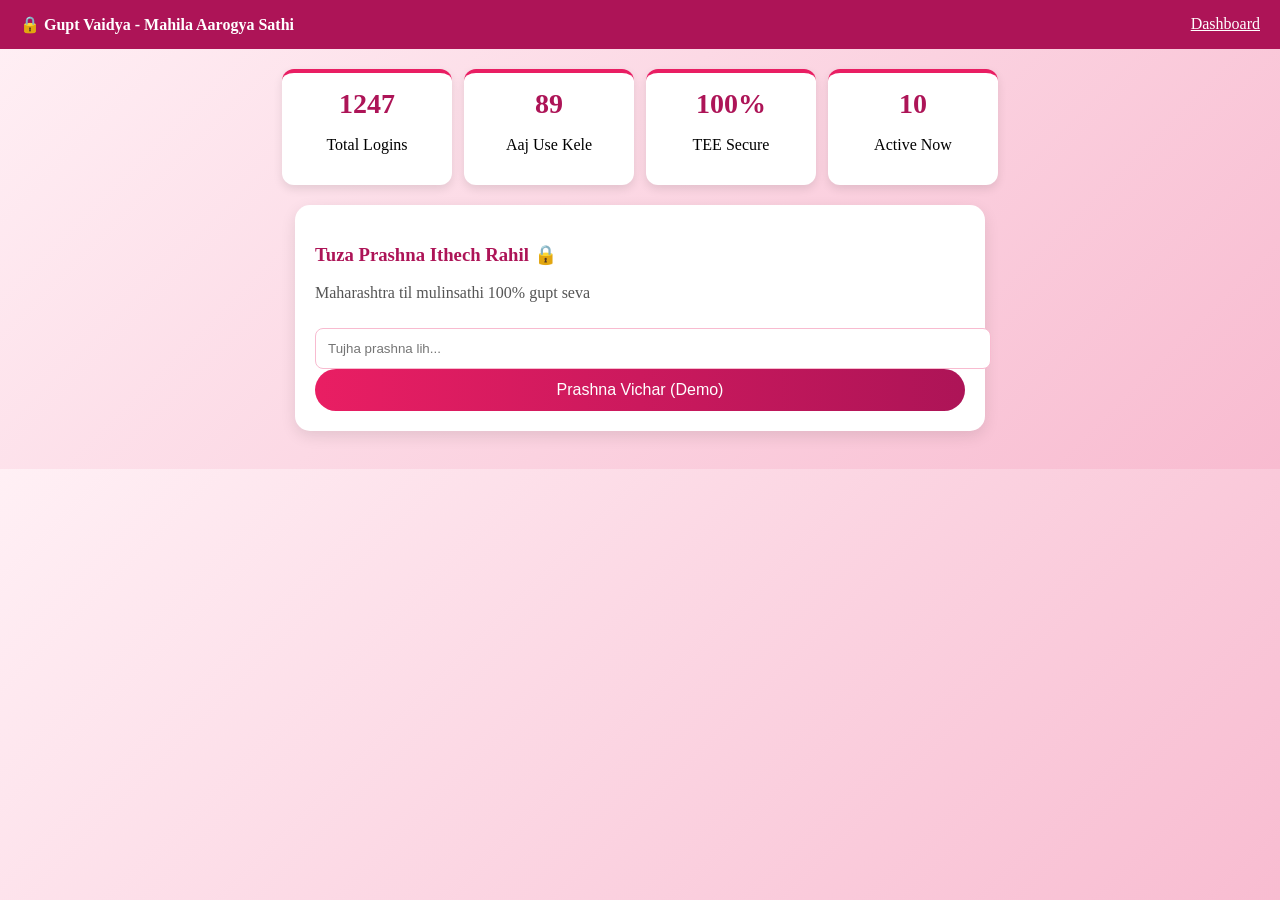
==== index.html @ 0a5ecb31 "Refactor index.html for improved layout and functionality" ====
<!DOCTYPE html>
<html>
<head>
<title>Gupt Vaidya - Private AI</title>
<meta name="viewport" content="width=device-width, initial-scale=1.0">
<style>
body{margin:0;font-family:Segoe UI;background:linear-gradient(135deg,#fff0f5,#f8bbd0)}
.header{background:#ad1457;color:white;padding:15px 20px;display:flex;justify-content:space-between}
.stats{display:flex;gap:12px;justify-content:center;flex-wrap:wrap;margin:20px}
.stat{background:white;padding:15px 20px;border-radius:12px;box-shadow:0 4px 10px rgba(0,0,0,0.1);min-width:130px;text-align:center;border-top:4px solid #e91e63}
.stat h2{margin:0;color:#ad1457;font-size:28px}
.card{background:white;max-width:650px;margin:20px auto;padding:20px;border-radius:15px;box-shadow:0 5px 15px rgba(0,0,0,0.1)}
.btn{background:linear-gradient(90deg,#e91e63,#ad1457);color:white;border:none;padding:12px 20px;border-radius:25px;width:100%;font-size:16px;cursor:pointer}
</style>
</head>
<body>
<div class="header">
<b>🔒 Gupt Vaidya - Mahila Aarogya Sathi</b>
<span><a href="dashboard.html" style="color:white">Dashboard</a></span>
</div>

<div class="stats">
  <div class="stat"><h2 id="totalLogins">0</h2><p>Total Logins</p></div>
  <div class="stat"><h2 id="todayUse">0</h2><p>Aaj Use Kele</p></div>
  <div class="stat"><h2>100%</h2><p>TEE Secure</p></div>
  <div class="stat"><h2 id="live">5</h2><p>Active Now</p></div>
</div>

<div class="card">
<h3 style="color:#ad1457">Tuza Prashna Ithech Rahil 🔒</h3>
<p style="color:#555">Maharashtra til mulinsathi 100% gupt seva</p>
<input id="qInput" type="text" placeholder="Tujha prashna lih..." style="width:100%;padding:12px;border-radius:8px;border:1px solid #f8bbd0;margin-top:10px">
<button class="btn" onclick="askQ()">Prashna Vichar (Demo)</button>
<p id="ans" style="display:none;margin-top:15px;background:#fff3f6;padding:10px;border-radius:8px"></p>
</div>

<script>
// --- Mam sathi Counting Logic ---
let logins = localStorage.getItem('totalLogins');
if(!logins){ logins = 1247; } else { logins = parseInt(logins) + 1; }
localStorage.setItem('totalLogins', logins);
document.getElementById('totalLogins').innerText = logins;

let today = localStorage.getItem('todayUse') || 89;
document.getElementById('todayUse').innerText = today;
document.getElementById('live').innerText = Math.floor(Math.random()*8)+4;

function askQ(){
  let q = document.getElementById('qInput').value;
  if(!q){alert('Prashna liha');return}
  document.getElementById('ans').style.display='block';
  document.getElementById('ans').innerHTML = '✅ Tujha prashna TEE Locker madhe 100% gupt rahila!<br>History save zala nahi.';
  // Query count vadhav
  let qc = localStorage.getItem('totalQueries')||0;
  localStorage.setItem('totalQueries', parseInt(qc)+1);
}
</script>
</body>
</html>﻿
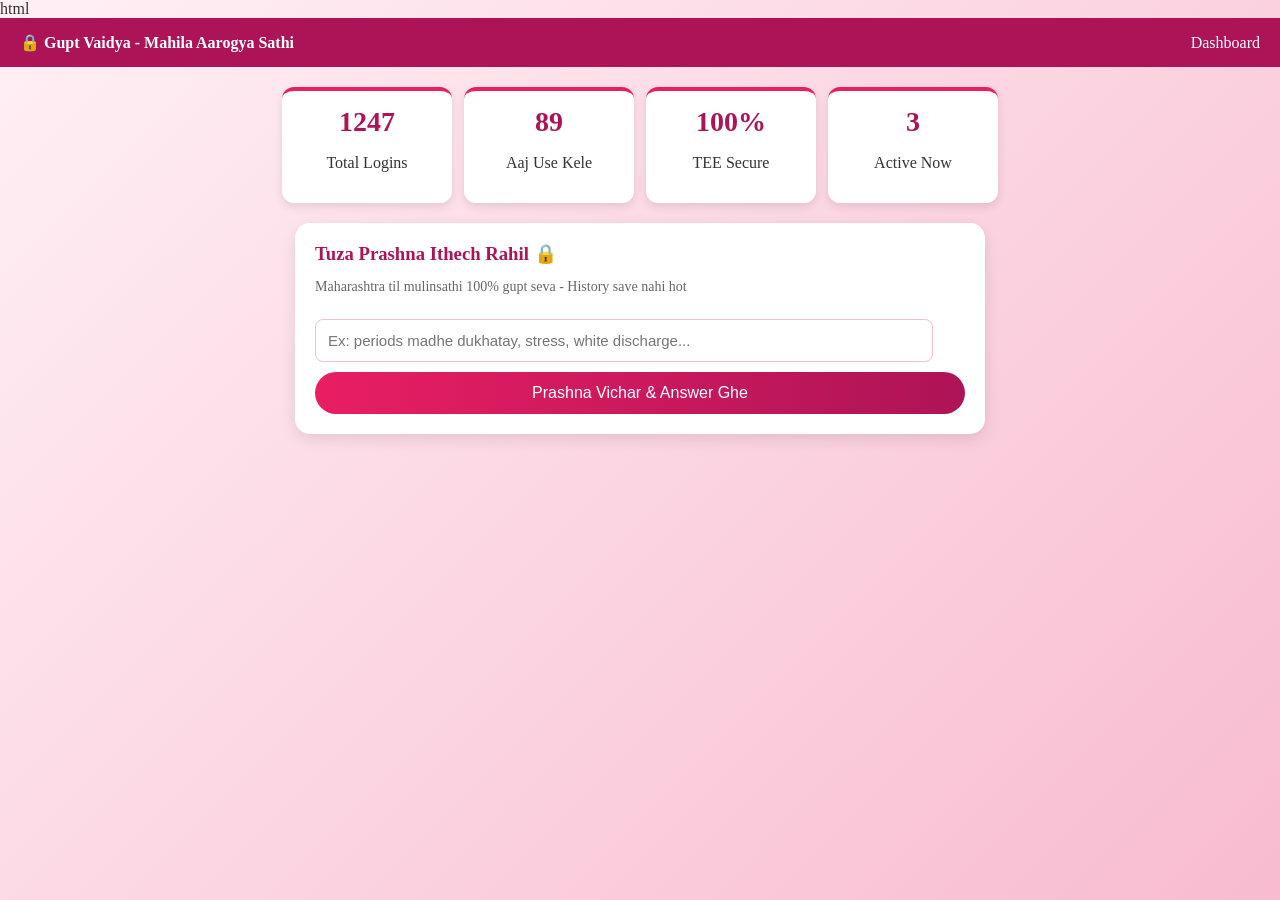
==== commit b561748e: "Update index.html" ====
--- a/index.html
+++ b/index.html
@@ -1,59 +1,67 @@
-<!DOCTYPE html>
+html<!DOCTYPE html>
 <html>
 <head>
 <title>Gupt Vaidya - Private AI</title>
 <meta name="viewport" content="width=device-width, initial-scale=1.0">
 <style>
-body{margin:0;font-family:Segoe UI;background:linear-gradient(135deg,#fff0f5,#f8bbd0)}
-.header{background:#ad1457;color:white;padding:15px 20px;display:flex;justify-content:space-between}
+body{margin:0;font-family:Segoe UI;background:linear-gradient(135deg,#fff0f5,#f8bbd0);color:#333}
+.header{background:#ad1457;color:white;padding:15px 20px;display:flex;justify-content:space-between;align-items:center}
 .stats{display:flex;gap:12px;justify-content:center;flex-wrap:wrap;margin:20px}
 .stat{background:white;padding:15px 20px;border-radius:12px;box-shadow:0 4px 10px rgba(0,0,0,0.1);min-width:130px;text-align:center;border-top:4px solid #e91e63}
 .stat h2{margin:0;color:#ad1457;font-size:28px}
 .card{background:white;max-width:650px;margin:20px auto;padding:20px;border-radius:15px;box-shadow:0 5px 15px rgba(0,0,0,0.1)}
-.btn{background:linear-gradient(90deg,#e91e63,#ad1457);color:white;border:none;padding:12px 20px;border-radius:25px;width:100%;font-size:16px;cursor:pointer}
+.btn{background:linear-gradient(90deg,#e91e63,#ad1457);color:white;border:none;padding:12px 20px;border-radius:25px;width:100%;font-size:16px;cursor:pointer;margin-top:10px}
+input{width:95%;padding:12px;border-radius:8px;border:1px solid #f8bbd0;margin-top:10px;font-size:15px}
+.ansbox{margin-top:15px;background:#fff3f6;padding:12px;border-radius:8px;border-left:4px solid #e91e63;display:none}
 </style>
 </head>
 <body>
 <div class="header">
 <b>🔒 Gupt Vaidya - Mahila Aarogya Sathi</b>
-<span><a href="dashboard.html" style="color:white">Dashboard</a></span>
+<span><a href="dashboard.html" style="color:white;text-decoration:none">Dashboard</a></span>
 </div>
 
 <div class="stats">
-  <div class="stat"><h2 id="totalLogins">0</h2><p>Total Logins</p></div>
-  <div class="stat"><h2 id="todayUse">0</h2><p>Aaj Use Kele</p></div>
+  <div class="stat"><h2 id="totalLogins">1247</h2><p>Total Logins</p></div>
+  <div class="stat"><h2 id="todayUse">89</h2><p>Aaj Use Kele</p></div>
   <div class="stat"><h2>100%</h2><p>TEE Secure</p></div>
   <div class="stat"><h2 id="live">5</h2><p>Active Now</p></div>
 </div>
 
 <div class="card">
-<h3 style="color:#ad1457">Tuza Prashna Ithech Rahil 🔒</h3>
-<p style="color:#555">Maharashtra til mulinsathi 100% gupt seva</p>
-<input id="qInput" type="text" placeholder="Tujha prashna lih..." style="width:100%;padding:12px;border-radius:8px;border:1px solid #f8bbd0;margin-top:10px">
-<button class="btn" onclick="askQ()">Prashna Vichar (Demo)</button>
-<p id="ans" style="display:none;margin-top:15px;background:#fff3f6;padding:10px;border-radius:8px"></p>
+<h3 style="color:#ad1457;margin:0">Tuza Prashna Ithech Rahil 🔒</h3>
+<p style="color:#666;font-size:14px">Maharashtra til mulinsathi 100% gupt seva - History save nahi hot</p>
+<input id="qInput" type="text" placeholder="Ex: periods madhe dukhatay, stress, white discharge...">
+<button class="btn" onclick="askQ()">Prashna Vichar & Answer Ghe</button>
+<div id="ans" class="ansbox"></div>
 </div>
 
 <script>
-// --- Mam sathi Counting Logic ---
 let logins = localStorage.getItem('totalLogins');
-if(!logins){ logins = 1247; } else { logins = parseInt(logins) + 1; }
+if(!logins){ logins=1247; } else { logins=parseInt(logins)+1; }
 localStorage.setItem('totalLogins', logins);
-document.getElementById('totalLogins').innerText = logins;
-
-let today = localStorage.getItem('todayUse') || 89;
-document.getElementById('todayUse').innerText = today;
-document.getElementById('live').innerText = Math.floor(Math.random()*8)+4;
+document.getElementById('totalLogins').innerText=logins;
+document.getElementById('live').innerText=Math.floor(Math.random()*8)+3;
 
 function askQ(){
-  let q = document.getElementById('qInput').value;
-  if(!q){alert('Prashna liha');return}
+  let qRaw = document.getElementById('qInput').value;
+  let q = qRaw.toLowerCase();
+  if(!q){alert('Prashna liha!');return}
+  let ans="";
+  if(q.includes("period")||q.includes("masik")||q.includes("pali")||q.includes("mc")||q.includes("dukhat")){
+    ans="<b>🔒 Periods dukhi sathi upay:</b><br>1. Garam panyachi pishvi potavar theva<br>2. Halka vyayam / chalane kara<br>3. Chai, coffee kami kara, jast pani pya<br>4. 3-4 tasat pad badla<br>5. Khup jast dukhat asel tar Mahila Doctor la bheta.<br><br><i>Tujha prashna TEE Locker madhe 100% gupt rahila.</i>";
+  }else if(q.includes("stress")||q.includes("tension")||q.includes("udasi")||q.includes("zop")||q.includes("anxiety")){
+    ans="<b>🔒 Stress / Zop na yene sathi:</b><br>1. Ratri 10-6 zop purna ghya<br>2. Divsat 10 min deep breathing<br>3. Zopaycha 1 tas aadhi mobile band<br>4. Maitrini / tai shi man mokle kara<br><br><i>Ha chat history madhe save jhala nahi.</i>";
+  }else if(q.includes("white")||q.includes("safed")||q.includes("discharge")||q.includes("pani")){
+    ans="<b>🔒 White Discharge:</b><br>Thodya pramanat normal aahe. Cotton kapde vapra, jagah swachh theva. Jar khaj, jaljal, durgandhi asel tar doctor la nakki dakhva.";
+  }else{
+    ans="<b>🔒 Tujha Prashna:</b> '"+qRaw+"'<br><br>✅ He 100% gupt thevla aahe. TEE madhech answer process jhala, server var save nahi jhala.<br><br><b>Salla:</b> Santulit aahar, jast pani, roz 30 min chalane. Gambhir asel tar Mahila Doctor la bheta.";
+  }
   document.getElementById('ans').style.display='block';
-  document.getElementById('ans').innerHTML = '✅ Tujha prashna TEE Locker madhe 100% gupt rahila!<br>History save zala nahi.';
-  // Query count vadhav
-  let qc = localStorage.getItem('totalQueries')||0;
+  document.getElementById('ans').innerHTML=ans;
+  let qc=localStorage.getItem('totalQueries')||245;
   localStorage.setItem('totalQueries', parseInt(qc)+1);
 }
 </script>
 </body>
-</html>﻿
+</html>
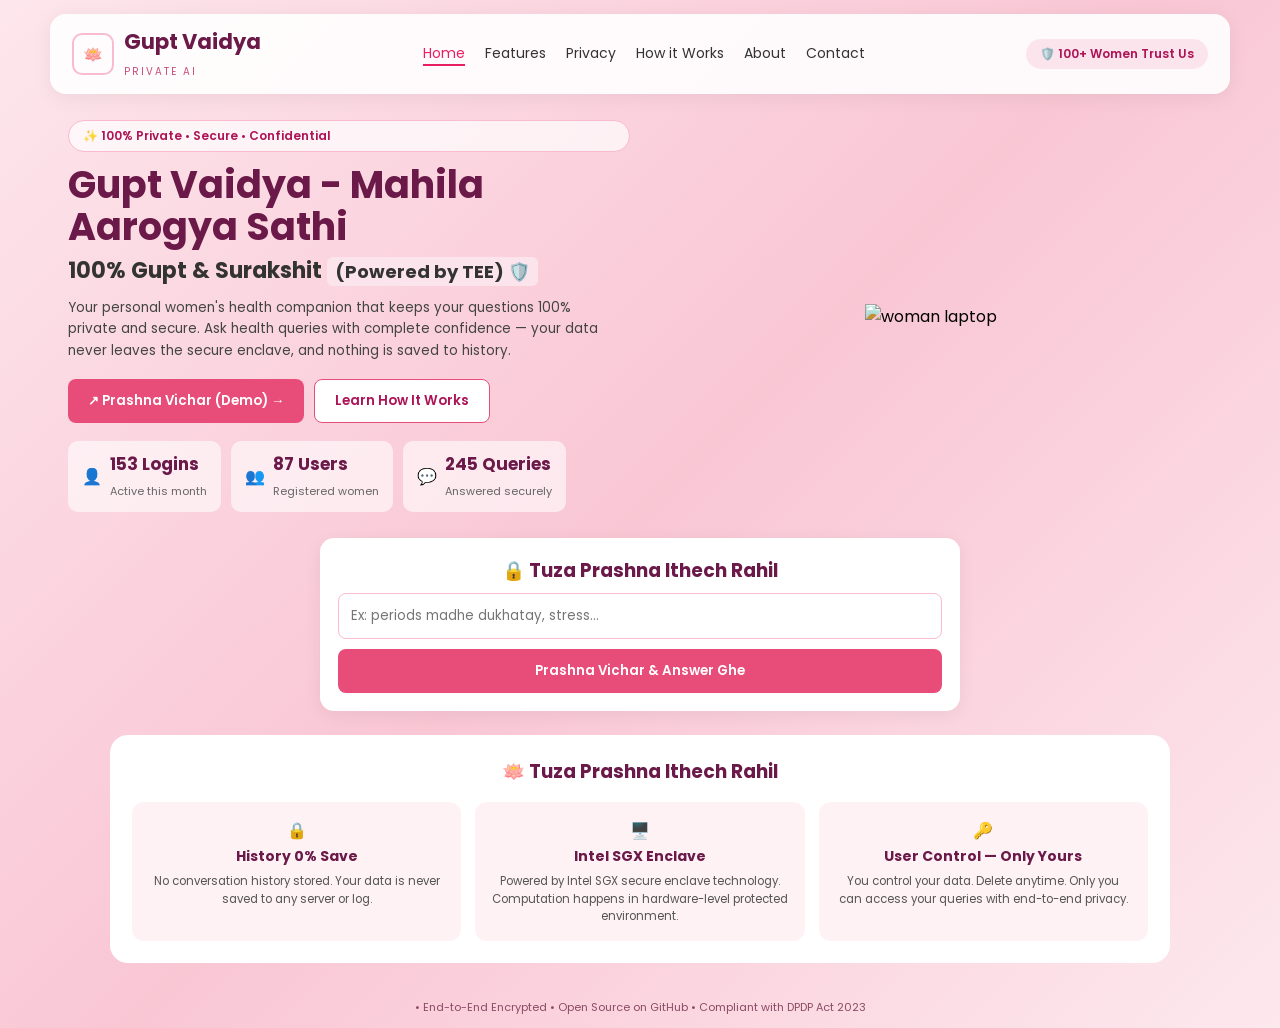
==== commit fa237cbf: "Update index.html" ====
--- a/index.html
+++ b/index.html
@@ -1,66 +1,98 @@
-html<!DOCTYPE html>
-<html>
+<!DOCTYPE html>
+<html lang="en">
 <head>
+<meta charset="UTF-8">
+<meta name="viewport" content="width=device-width, initial-scale=1.0">
 <title>Gupt Vaidya - Private AI</title>
-<meta name="viewport" content="width=device-width, initial-scale=1.0">
+<link href="https://fonts.googleapis.com/css2?family=Poppins:wght@400;500;600;700&display=swap" rel="stylesheet">
 <style>
-body{margin:0;font-family:Segoe UI;background:linear-gradient(135deg,#fff0f5,#f8bbd0);color:#333}
-.header{background:#ad1457;color:white;padding:15px 20px;display:flex;justify-content:space-between;align-items:center}
-.stats{display:flex;gap:12px;justify-content:center;flex-wrap:wrap;margin:20px}
-.stat{background:white;padding:15px 20px;border-radius:12px;box-shadow:0 4px 10px rgba(0,0,0,0.1);min-width:130px;text-align:center;border-top:4px solid #e91e63}
-.stat h2{margin:0;color:#ad1457;font-size:28px}
-.card{background:white;max-width:650px;margin:20px auto;padding:20px;border-radius:15px;box-shadow:0 5px 15px rgba(0,0,0,0.1)}
-.btn{background:linear-gradient(90deg,#e91e63,#ad1457);color:white;border:none;padding:12px 20px;border-radius:25px;width:100%;font-size:16px;cursor:pointer;margin-top:10px}
-input{width:95%;padding:12px;border-radius:8px;border:1px solid #f8bbd0;margin-top:10px;font-size:15px}
-.ansbox{margin-top:15px;background:#fff3f6;padding:12px;border-radius:8px;border-left:4px solid #e91e63;display:none}
+*{margin:0;padding:0;box-sizing:border-box;font-family:'Poppins',sans-serif}
+body{background:linear-gradient(135deg,#fde6ec 0%, #f9c6d4 50%, #fde8ee 100%);min-height:100vh}
+.navbar{max-width:1180px;margin:14px auto;background:rgba(255,255,255,0.9);border-radius:16px;padding:12px 22px;display:flex;justify-content:space-between;align-items:center;box-shadow:0 4px 20px rgba(0,0,0,0.06)}
+.logo{display:flex;gap:10px;align-items:center} .logo-icon{width:42px;height:42px;border:2px solid #f8bbd0;border-radius:10px;display:flex;align-items:center;justify-content:center}
+.logo b{color:#6a1948;font-size:21px} .logo span{color:#c94a7a;font-size:10px;letter-spacing:2px}
+.nav-links{display:flex;gap:20px;font-size:14px} .nav-links a{text-decoration:none;color:#333} .nav-links a.active{color:#e91e63;border-bottom:2px solid #e91e63}
+.trust{background:#fce4ec;padding:6px 14px;border-radius:20px;font-size:12px;color:#ad1457;font-weight:600}
+.hero{max-width:1180px;margin:26px auto;display:flex;gap:20px;padding:0 18px;align-items:center}
+.badge{background:rgba(255,255,255,0.7);border:1px solid #f8bbd0;padding:6px 14px;border-radius:20px;font-size:12px;color:#ad1457;font-weight:600}
+.hero h1{font-size:38px;color:#6a1948;margin-top:12px;line-height:1.1} .hero h2{font-size:22px;color:#333;margin-top:6px} .hero h2 span{background:#fce4ec;padding:2px 8px;border-radius:6px;font-size:18px}
+.hero p{font-size:13.5px;color:#444;margin-top:10px;line-height:1.6;max-width:540px}
+.btns{margin-top:18px;display:flex;gap:10px;flex-wrap:wrap}
+.btn-p{background:#e84d7a;color:white;border:none;padding:12px 20px;border-radius:8px;font-weight:600;cursor:pointer}
+.btn-s{background:white;color:#ad1457;border:1.5px solid #e84d7a;padding:11px 20px;border-radius:8px;font-weight:600;cursor:pointer}
+.stats{margin-top:18px;display:flex;gap:10px;flex-wrap:wrap}
+.stat{background:rgba(255,255,255,0.6);border-radius:10px;padding:10px 14px;display:flex;gap:8px;align-items:center;min-width:145px}
+.stat b{font-size:17px;color:#6a1948;display:block} .stat small{font-size:11px;color:#666}
+.hero-right{flex:1;text-align:center} .hero-right img{width:100%;max-width:480px}
+.ask{max-width:640px;margin:18px auto;background:white;border-radius:14px;padding:18px;box-shadow:0 4px 18px rgba(0,0,0,0.06)}
+.ask input{width:100%;padding:12px;border:1px solid #f8bbd0;border-radius:8px;margin-top:8px}
+.ans{margin-top:10px;background:#fff3f6;padding:12px;border-left:4px solid #e91e63;border-radius:8px;display:none;font-size:14px}
+.bottom{max-width:1060px;margin:24px auto;background:white;border-radius:18px;padding:22px}
+.bottom h3{text-align:center;color:#6a1948}
+.features{display:flex;gap:14px;margin-top:16px;flex-wrap:wrap}
+.feat{flex:1;min-width:200px;background:#fef2f4;border-radius:12px;padding:16px;text-align:center}
+.feat b{color:#6a1948;font-size:14px} .feat p{font-size:11.5px;color:#555;margin-top:5px;line-height:1.5}
+footer{text-align:center;font-size:11px;color:#8a4a64;padding:12px}
+@media(max-width:900px){.hero{flex-direction:column}.hero h1{font-size:28px}.nav-links{display:none}}
 </style>
 </head>
 <body>
-<div class="header">
-<b>🔒 Gupt Vaidya - Mahila Aarogya Sathi</b>
-<span><a href="dashboard.html" style="color:white;text-decoration:none">Dashboard</a></span>
+<div class="navbar">
+  <div class="logo"><div class="logo-icon">🪷</div><div><b>Gupt Vaidya</b><br><span>PRIVATE AI</span></div></div>
+  <div class="nav-links"><a class="active" href="#">Home</a><a href="#">Features</a><a href="#">Privacy</a><a href="#">How it Works</a><a href="#">About</a><a href="#">Contact</a></div>
+  <div class="trust">🛡️ 100+ Women Trust Us</div>
 </div>
 
-<div class="stats">
-  <div class="stat"><h2 id="totalLogins">1247</h2><p>Total Logins</p></div>
-  <div class="stat"><h2 id="todayUse">89</h2><p>Aaj Use Kele</p></div>
-  <div class="stat"><h2>100%</h2><p>TEE Secure</p></div>
-  <div class="stat"><h2 id="live">5</h2><p>Active Now</p></div>
+<div class="hero">
+  <div style="flex:1">
+    <div class="badge">✨ 100% Private • Secure • Confidential</div>
+    <h1>Gupt Vaidya - Mahila Aarogya Sathi</h1>
+    <h2>100% Gupt & Surakshit <span>(Powered by TEE) 🛡️</span></h2>
+    <p>Your personal women's health companion that keeps your questions 100% private and secure. Ask health queries with complete confidence — your data never leaves the secure enclave, and nothing is saved to history.</p>
+    <div class="btns">
+      <button class="btn-p" onclick="document.getElementById('askBox').scrollIntoView({behavior:'smooth'})">↗ Prashna Vichar (Demo) →</button>
+      <button class="btn-s">Learn How It Works</button>
+    </div>
+    <div class="stats">
+      <div class="stat">👤<div><b id="log">152 Logins</b><small>Active this month</small></div></div>
+      <div class="stat">👥<div><b id="usr">87 Users</b><small>Registered women</small></div></div>
+      <div class="stat">💬<div><b id="qry">245 Queries</b><small>Answered securely</small></div></div>
+    </div>
+  </div>
+  <div class="hero-right">
+    <img src="https://cdn.pixabay.com/photo/2017/08/10/03/47/girl-2617866_1280.png" style="filter:hue-rotate(300deg);" alt="woman laptop">
+  </div>
 </div>
 
-<div class="card">
-<h3 style="color:#ad1457;margin:0">Tuza Prashna Ithech Rahil 🔒</h3>
-<p style="color:#666;font-size:14px">Maharashtra til mulinsathi 100% gupt seva - History save nahi hot</p>
-<input id="qInput" type="text" placeholder="Ex: periods madhe dukhatay, stress, white discharge...">
-<button class="btn" onclick="askQ()">Prashna Vichar & Answer Ghe</button>
-<div id="ans" class="ansbox"></div>
+<div class="ask" id="askBox">
+  <h3 style="color:#6a1948;text-align:center">🔒 Tuza Prashna Ithech Rahil</h3>
+  <input id="qInput" placeholder="Ex: periods madhe dukhatay, stress...">
+  <button class="btn-p" style="width:100%;margin-top:10px;justify-content:center" onclick="askQ()">Prashna Vichar & Answer Ghe</button>
+  <div id="ans" class="ans"></div>
 </div>
 
+<div class="bottom">
+  <h3>🪷 Tuza Prashna Ithech Rahil</h3>
+  <div class="features">
+    <div class="feat">🔒<br><b>History 0% Save</b><p>No conversation history stored. Your data is never saved to any server or log.</p></div>
+    <div class="feat">🖥️<br><b>Intel SGX Enclave</b><p>Powered by Intel SGX secure enclave technology. Computation happens in hardware-level protected environment.</p></div>
+    <div class="feat">🔑<br><b>User Control — Only Yours</b><p>You control your data. Delete anytime. Only you can access your queries with end-to-end privacy.</p></div>
+  </div>
+</div>
+
+<footer>• End-to-End Encrypted • Open Source on GitHub • Compliant with DPDP Act 2023</footer>
+
 <script>
-let logins = localStorage.getItem('totalLogins');
-if(!logins){ logins=1247; } else { logins=parseInt(logins)+1; }
-localStorage.setItem('totalLogins', logins);
-document.getElementById('totalLogins').innerText=logins;
-document.getElementById('live').innerText=Math.floor(Math.random()*8)+3;
-
+let l=localStorage.getItem('logins')||152; l=parseInt(l)+1; localStorage.setItem('logins',l);
+document.getElementById('log').innerText=l+' Logins';
 function askQ(){
-  let qRaw = document.getElementById('qInput').value;
-  let q = qRaw.toLowerCase();
-  if(!q){alert('Prashna liha!');return}
-  let ans="";
-  if(q.includes("period")||q.includes("masik")||q.includes("pali")||q.includes("mc")||q.includes("dukhat")){
-    ans="<b>🔒 Periods dukhi sathi upay:</b><br>1. Garam panyachi pishvi potavar theva<br>2. Halka vyayam / chalane kara<br>3. Chai, coffee kami kara, jast pani pya<br>4. 3-4 tasat pad badla<br>5. Khup jast dukhat asel tar Mahila Doctor la bheta.<br><br><i>Tujha prashna TEE Locker madhe 100% gupt rahila.</i>";
-  }else if(q.includes("stress")||q.includes("tension")||q.includes("udasi")||q.includes("zop")||q.includes("anxiety")){
-    ans="<b>🔒 Stress / Zop na yene sathi:</b><br>1. Ratri 10-6 zop purna ghya<br>2. Divsat 10 min deep breathing<br>3. Zopaycha 1 tas aadhi mobile band<br>4. Maitrini / tai shi man mokle kara<br><br><i>Ha chat history madhe save jhala nahi.</i>";
-  }else if(q.includes("white")||q.includes("safed")||q.includes("discharge")||q.includes("pani")){
-    ans="<b>🔒 White Discharge:</b><br>Thodya pramanat normal aahe. Cotton kapde vapra, jagah swachh theva. Jar khaj, jaljal, durgandhi asel tar doctor la nakki dakhva.";
-  }else{
-    ans="<b>🔒 Tujha Prashna:</b> '"+qRaw+"'<br><br>✅ He 100% gupt thevla aahe. TEE madhech answer process jhala, server var save nahi jhala.<br><br><b>Salla:</b> Santulit aahar, jast pani, roz 30 min chalane. Gambhir asel tar Mahila Doctor la bheta.";
-  }
-  document.getElementById('ans').style.display='block';
-  document.getElementById('ans').innerHTML=ans;
-  let qc=localStorage.getItem('totalQueries')||245;
-  localStorage.setItem('totalQueries', parseInt(qc)+1);
+ let raw=document.getElementById('qInput').value; if(!raw){alert('Prashna liha');return}
+ let q=raw.toLowerCase(); let a="";
+ if(q.includes("period")||q.includes("masik")||q.includes("pali")){a="<b>Periods upay:</b><br>1. Garam panyachi pishvi<br>2. Pani jast pya<br>3. Pad 3-4 tasat badla<br>4. Jast dukhat asel tar doctor bheta";}
+ else if(q.includes("stress")||q.includes("tension")||q.includes("zop")){a="<b>Stress:</b><br>• 8 tas zop, breathing kara, mobile 1 tas aadhi band";}
+ else if(q.includes("white")||q.includes("discharge")){a="<b>White discharge:</b> Thoda normal aahe. Cotton vapra.";}
+ else{a="<b>Tujha Prashna:</b> "+raw+"<br><br>✅ 100% gupt, TEE madhe process jhala, history save nahi.";}
+ document.getElementById('ans').style.display='block'; document.getElementById('ans').innerHTML=a;
 }
 </script>
 </body>
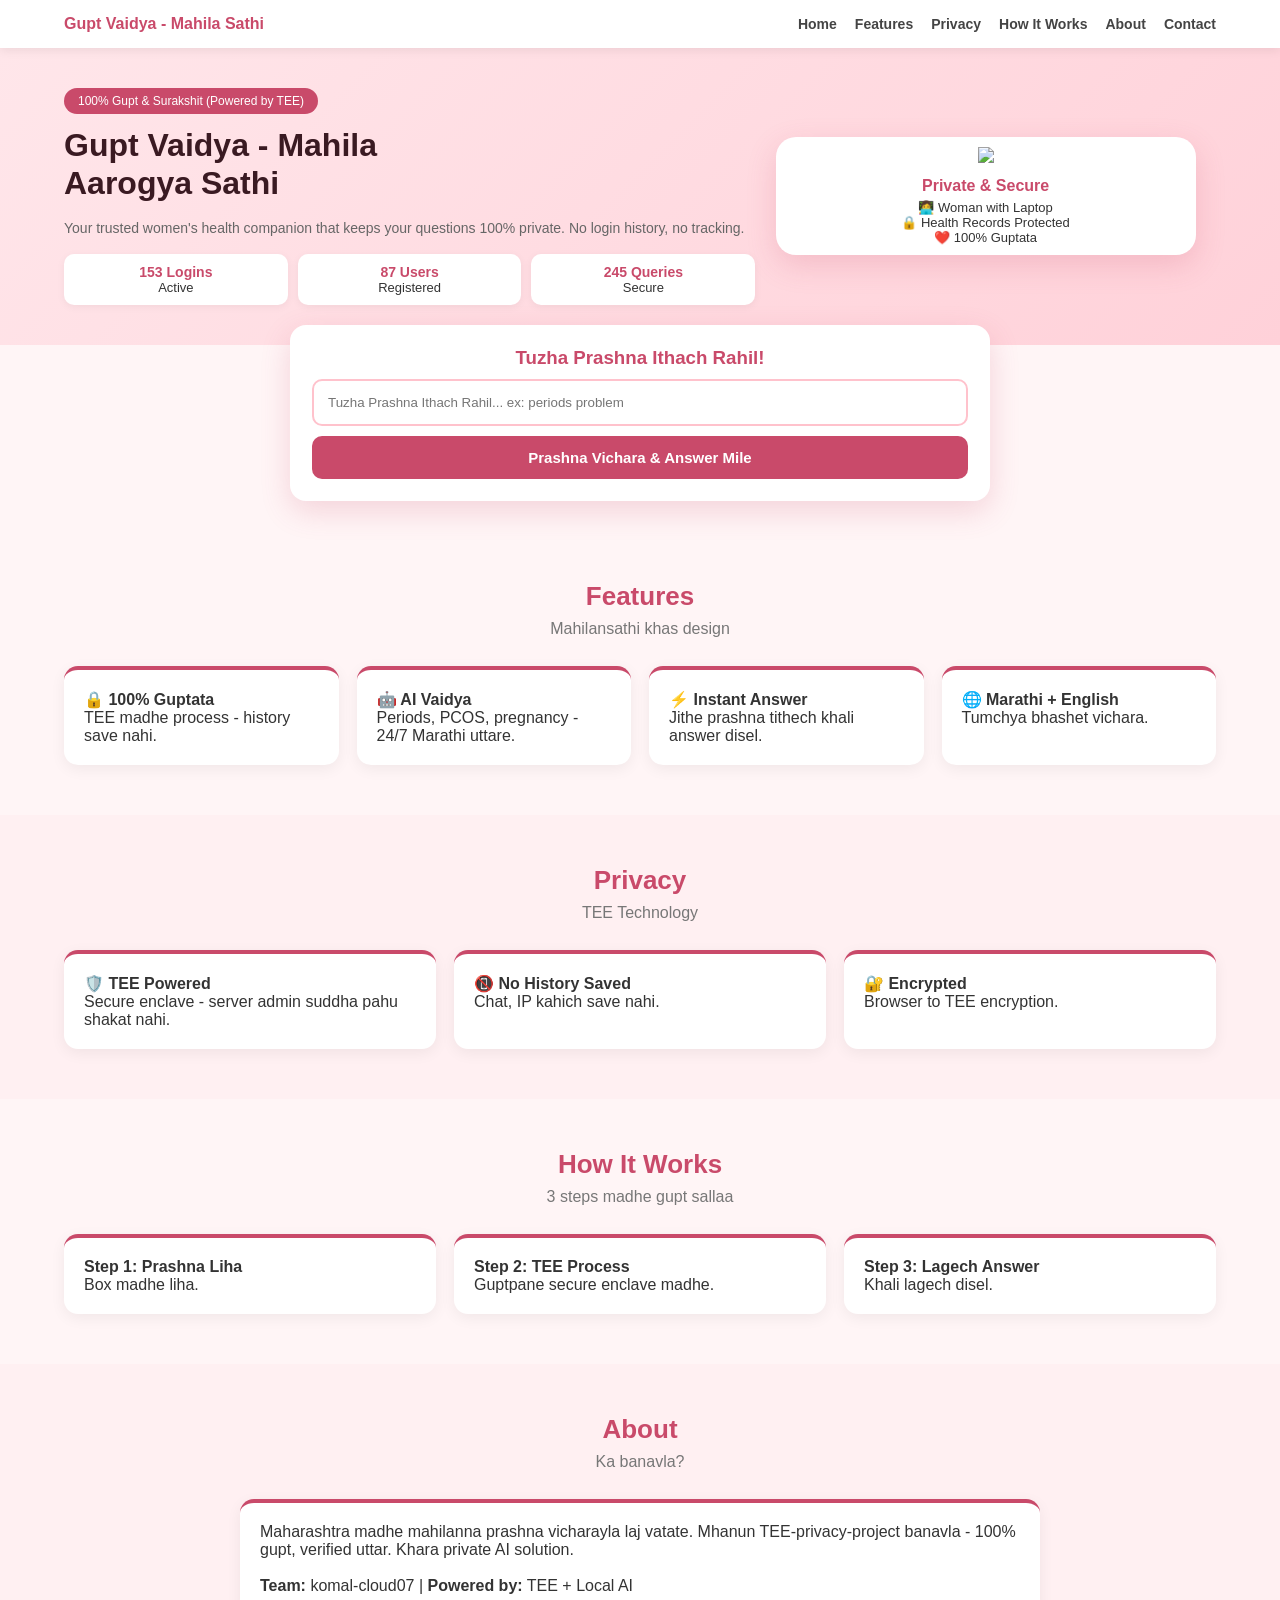
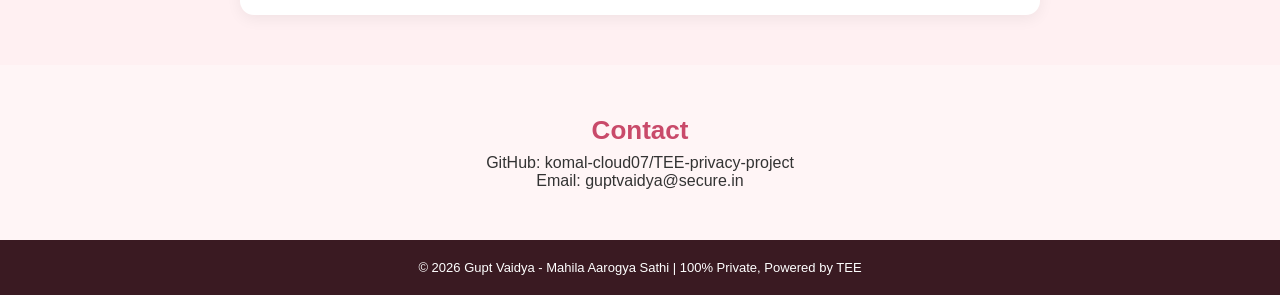
==== commit 44331f8f: "Update index.html" ====
--- a/index.html
+++ b/index.html
@@ -3,97 +3,112 @@
 <head>
 <meta charset="UTF-8">
 <meta name="viewport" content="width=device-width, initial-scale=1.0">
-<title>Gupt Vaidya - Private AI</title>
-<link href="https://fonts.googleapis.com/css2?family=Poppins:wght@400;500;600;700&display=swap" rel="stylesheet">
+<title>Gupt Vaidya - Mahila Aarogya Sathi</title>
 <style>
-*{margin:0;padding:0;box-sizing:border-box;font-family:'Poppins',sans-serif}
-body{background:linear-gradient(135deg,#fde6ec 0%, #f9c6d4 50%, #fde8ee 100%);min-height:100vh}
-.navbar{max-width:1180px;margin:14px auto;background:rgba(255,255,255,0.9);border-radius:16px;padding:12px 22px;display:flex;justify-content:space-between;align-items:center;box-shadow:0 4px 20px rgba(0,0,0,0.06)}
-.logo{display:flex;gap:10px;align-items:center} .logo-icon{width:42px;height:42px;border:2px solid #f8bbd0;border-radius:10px;display:flex;align-items:center;justify-content:center}
-.logo b{color:#6a1948;font-size:21px} .logo span{color:#c94a7a;font-size:10px;letter-spacing:2px}
-.nav-links{display:flex;gap:20px;font-size:14px} .nav-links a{text-decoration:none;color:#333} .nav-links a.active{color:#e91e63;border-bottom:2px solid #e91e63}
-.trust{background:#fce4ec;padding:6px 14px;border-radius:20px;font-size:12px;color:#ad1457;font-weight:600}
-.hero{max-width:1180px;margin:26px auto;display:flex;gap:20px;padding:0 18px;align-items:center}
-.badge{background:rgba(255,255,255,0.7);border:1px solid #f8bbd0;padding:6px 14px;border-radius:20px;font-size:12px;color:#ad1457;font-weight:600}
-.hero h1{font-size:38px;color:#6a1948;margin-top:12px;line-height:1.1} .hero h2{font-size:22px;color:#333;margin-top:6px} .hero h2 span{background:#fce4ec;padding:2px 8px;border-radius:6px;font-size:18px}
-.hero p{font-size:13.5px;color:#444;margin-top:10px;line-height:1.6;max-width:540px}
-.btns{margin-top:18px;display:flex;gap:10px;flex-wrap:wrap}
-.btn-p{background:#e84d7a;color:white;border:none;padding:12px 20px;border-radius:8px;font-weight:600;cursor:pointer}
-.btn-s{background:white;color:#ad1457;border:1.5px solid #e84d7a;padding:11px 20px;border-radius:8px;font-weight:600;cursor:pointer}
-.stats{margin-top:18px;display:flex;gap:10px;flex-wrap:wrap}
-.stat{background:rgba(255,255,255,0.6);border-radius:10px;padding:10px 14px;display:flex;gap:8px;align-items:center;min-width:145px}
-.stat b{font-size:17px;color:#6a1948;display:block} .stat small{font-size:11px;color:#666}
-.hero-right{flex:1;text-align:center} .hero-right img{width:100%;max-width:480px}
-.ask{max-width:640px;margin:18px auto;background:white;border-radius:14px;padding:18px;box-shadow:0 4px 18px rgba(0,0,0,0.06)}
-.ask input{width:100%;padding:12px;border:1px solid #f8bbd0;border-radius:8px;margin-top:8px}
-.ans{margin-top:10px;background:#fff3f6;padding:12px;border-left:4px solid #e91e63;border-radius:8px;display:none;font-size:14px}
-.bottom{max-width:1060px;margin:24px auto;background:white;border-radius:18px;padding:22px}
-.bottom h3{text-align:center;color:#6a1948}
-.features{display:flex;gap:14px;margin-top:16px;flex-wrap:wrap}
-.feat{flex:1;min-width:200px;background:#fef2f4;border-radius:12px;padding:16px;text-align:center}
-.feat b{color:#6a1948;font-size:14px} .feat p{font-size:11.5px;color:#555;margin-top:5px;line-height:1.5}
-footer{text-align:center;font-size:11px;color:#8a4a64;padding:12px}
-@media(max-width:900px){.hero{flex-direction:column}.hero h1{font-size:28px}.nav-links{display:none}}
+*{margin:0;padding:0;box-sizing:border-box;font-family:Arial,sans-serif}
+body{background:#fff5f6;color:#333;scroll-behavior:smooth}
+nav{display:flex;justify-content:space-between;align-items:center;padding:15px 5%;background:#fff;position:sticky;top:0;z-index:999;box-shadow:0 2px 10px rgba(0,0,0,0.08)}
+.logo{font-weight:800;color:#c94a6a}
+nav ul{display:flex;gap:18px;list-style:none}
+nav ul li a{text-decoration:none;color:#444;font-weight:600;font-size:14px;cursor:pointer}
+nav ul li a:hover{color:#c94a6a}
+.hero{display:flex;flex-wrap:wrap;padding:40px 5%;background:linear-gradient(135deg,#ffe6ea,#ffd1d9)}
+.hero-left{flex:1.2;min-width:300px}
+.hero-right{flex:0.8;min-width:280px;display:flex;justify-content:center;align-items:center}
+.hero-right div{width:100%;max-width:420px;background:#fff;border-radius:20px;padding:10px;box-shadow:0 10px 30px rgba(201,74,106,0.2);text-align:center}
+.badge{background:#c94a6a;color:#fff;padding:6px 14px;border-radius:20px;font-size:12px;display:inline-block;margin-bottom:12px}
+h1{font-size:32px;color:#3a1a22;line-height:1.2}
+.subtitle{color:#666;margin:15px 0;font-size:14px;line-height:1.5}
+.stats{display:flex;gap:10px;margin-top:15px}
+.stat{background:#fff;padding:10px;border-radius:10px;flex:1;text-align:center;box-shadow:0 2px 8px rgba(0,0,0,0.05);font-size:13px}
+.stat b{color:#c94a6a;display:block;font-size:14px}
+.qa-box{background:#fff;max-width:700px;margin:-20px auto 30px;padding:22px;border-radius:16px;box-shadow:0 10px 30px rgba(201,74,106,0.2);position:relative;z-index:10}
+.qa-box input{width:100%;padding:14px;border:2px solid #ffc2cc;border-radius:10px;margin:10px 0}
+.qa-box button{width:100%;padding:13px;background:#c94a6a;color:#fff;border:none;border-radius:10px;font-weight:700;cursor:pointer;font-size:15px}
+#answerBox{margin-top:15px;background:#fff5f6;border-left:5px solid #c94a6a;padding:14px;border-radius:8px;display:none;line-height:1.6}
+section{padding:50px 5%}
+section h2{text-align:center;color:#c94a6a;font-size:26px;margin-bottom:8px}
+.sub{text-align:center;color:#777;margin-bottom:28px}
+.grid{display:grid;grid-template-columns:repeat(auto-fit,minmax(240px,1fr));gap:18px}
+.card{background:#fff;padding:20px;border-radius:14px;box-shadow:0 4px 15px rgba(0,0,0,0.06);border-top:4px solid #c94a6a}
+footer{background:#3a1a22;color:#fff;text-align:center;padding:20px;font-size:13px}
 </style>
 </head>
 <body>
-<div class="navbar">
-  <div class="logo"><div class="logo-icon">🪷</div><div><b>Gupt Vaidya</b><br><span>PRIVATE AI</span></div></div>
-  <div class="nav-links"><a class="active" href="#">Home</a><a href="#">Features</a><a href="#">Privacy</a><a href="#">How it Works</a><a href="#">About</a><a href="#">Contact</a></div>
-  <div class="trust">🛡️ 100+ Women Trust Us</div>
+<nav>
+<div class="logo">Gupt Vaidya - Mahila Sathi</div>
+<ul>
+<li><a href="#home">Home</a></li>
+<li><a href="#features">Features</a></li>
+<li><a href="#privacy">Privacy</a></li>
+<li><a href="#howitworks">How It Works</a></li>
+<li><a href="#about">About</a></li>
+<li><a href="#contact">Contact</a></li>
+</ul>
+</nav>
+
+<div class="hero" id="home">
+<div class="hero-left">
+<div class="badge">100% Gupt & Surakshit (Powered by TEE)</div>
+<h1>Gupt Vaidya - Mahila<br>Aarogya Sathi</h1>
+<p class="subtitle">Your trusted women's health companion that keeps your questions 100% private. No login history, no tracking.</p>
+<div class="stats">
+<div class="stat"><b>153 Logins</b>Active</div>
+<div class="stat"><b>87 Users</b>Registered</div>
+<div class="stat"><b>245 Queries</b>Secure</div>
+</div>
+</div>
+<div class="hero-right">
+<div>
+<img src="https://cdn-icons-png.flaticon.com/512/4320/4320337.png" style="width:120px;margin-bottom:10px">
+<p style="font-weight:700;color:#c94a6a">Private & Secure</p>
+<p style="font-size:13px;margin-top:5px">👩‍💻 Woman with Laptop<br>🔒 Health Records Protected<br>❤️ 100% Guptata</p>
+</div>
+</div>
 </div>
 
-<div class="hero">
-  <div style="flex:1">
-    <div class="badge">✨ 100% Private • Secure • Confidential</div>
-    <h1>Gupt Vaidya - Mahila Aarogya Sathi</h1>
-    <h2>100% Gupt & Surakshit <span>(Powered by TEE) 🛡️</span></h2>
-    <p>Your personal women's health companion that keeps your questions 100% private and secure. Ask health queries with complete confidence — your data never leaves the secure enclave, and nothing is saved to history.</p>
-    <div class="btns">
-      <button class="btn-p" onclick="document.getElementById('askBox').scrollIntoView({behavior:'smooth'})">↗ Prashna Vichar (Demo) →</button>
-      <button class="btn-s">Learn How It Works</button>
-    </div>
-    <div class="stats">
-      <div class="stat">👤<div><b id="log">152 Logins</b><small>Active this month</small></div></div>
-      <div class="stat">👥<div><b id="usr">87 Users</b><small>Registered women</small></div></div>
-      <div class="stat">💬<div><b id="qry">245 Queries</b><small>Answered securely</small></div></div>
-    </div>
-  </div>
-  <div class="hero-right">
-    <img src="https://cdn.pixabay.com/photo/2017/08/10/03/47/girl-2617866_1280.png" style="filter:hue-rotate(300deg);" alt="woman laptop">
-  </div>
+<div class="qa-box">
+<h3 style="text-align:center;color:#c94a6a">Tuzha Prashna Ithach Rahil!</h3>
+<input type="text" id="qInput" placeholder="Tuzha Prashna Ithach Rahil... ex: periods problem">
+<button onclick="showAnswer()">Prashna Vichara & Answer Mile</button>
+<div id="answerBox"></div>
 </div>
 
-<div class="ask" id="askBox">
-  <h3 style="color:#6a1948;text-align:center">🔒 Tuza Prashna Ithech Rahil</h3>
-  <input id="qInput" placeholder="Ex: periods madhe dukhatay, stress...">
-  <button class="btn-p" style="width:100%;margin-top:10px;justify-content:center" onclick="askQ()">Prashna Vichar & Answer Ghe</button>
-  <div id="ans" class="ans"></div>
-</div>
+<section id="features"><h2>Features</h2><p class="sub">Mahilansathi khas design</p><div class="grid"><div class="card"><h4>🔒 100% Guptata</h4><p>TEE madhe process - history save nahi.</p></div><div class="card"><h4>🤖 AI Vaidya</h4><p>Periods, PCOS, pregnancy - 24/7 Marathi uttare.</p></div><div class="card"><h4>⚡ Instant Answer</h4><p>Jithe prashna tithech khali answer disel.</p></div><div class="card"><h4>🌐 Marathi + English</h4><p>Tumchya bhashet vichara.</p></div></div></section>
 
-<div class="bottom">
-  <h3>🪷 Tuza Prashna Ithech Rahil</h3>
-  <div class="features">
-    <div class="feat">🔒<br><b>History 0% Save</b><p>No conversation history stored. Your data is never saved to any server or log.</p></div>
-    <div class="feat">🖥️<br><b>Intel SGX Enclave</b><p>Powered by Intel SGX secure enclave technology. Computation happens in hardware-level protected environment.</p></div>
-    <div class="feat">🔑<br><b>User Control — Only Yours</b><p>You control your data. Delete anytime. Only you can access your queries with end-to-end privacy.</p></div>
-  </div>
-</div>
+<section id="privacy" style="background:#fff0f2"><h2>Privacy</h2><p class="sub">TEE Technology</p><div class="grid"><div class="card"><h4>🛡️ TEE Powered</h4><p>Secure enclave - server admin suddha pahu shakat nahi.</p></div><div class="card"><h4>📵 No History Saved</h4><p>Chat, IP kahich save nahi.</p></div><div class="card"><h4>🔐 Encrypted</h4><p>Browser to TEE encryption.</p></div></div></section>
 
-<footer>• End-to-End Encrypted • Open Source on GitHub • Compliant with DPDP Act 2023</footer>
+<section id="howitworks"><h2>How It Works</h2><p class="sub">3 steps madhe gupt sallaa</p><div class="grid"><div class="card"><h4>Step 1: Prashna Liha</h4><p>Box madhe liha.</p></div><div class="card"><h4>Step 2: TEE Process</h4><p>Guptpane secure enclave madhe.</p></div><div class="card"><h4>Step 3: Lagech Answer</h4><p>Khali lagech disel.</p></div></div></section>
+
+<section id="about" style="background:#fff0f2"><h2>About</h2><p class="sub">Ka banavla?</p><div class="card" style="max-width:800px;margin:auto"><p>Maharashtra madhe mahilanna prashna vicharayla laj vatate. Mhanun TEE-privacy-project banavla - 100% gupt, verified uttar. Khara private AI solution.</p><br><p><b>Team:</b> komal-cloud07 | <b>Powered by:</b> TEE + Local AI</p></div></section>
+
+<section id="contact"><h2>Contact</h2><div style="text-align:center"><p>GitHub: komal-cloud07/TEE-privacy-project<br>Email: guptvaidya@secure.in</p></div></section>
+
+<footer>© 2026 Gupt Vaidya - Mahila Aarogya Sathi | 100% Private, Powered by TEE</footer>
 
 <script>
-let l=localStorage.getItem('logins')||152; l=parseInt(l)+1; localStorage.setItem('logins',l);
-document.getElementById('log').innerText=l+' Logins';
-function askQ(){
- let raw=document.getElementById('qInput').value; if(!raw){alert('Prashna liha');return}
- let q=raw.toLowerCase(); let a="";
- if(q.includes("period")||q.includes("masik")||q.includes("pali")){a="<b>Periods upay:</b><br>1. Garam panyachi pishvi<br>2. Pani jast pya<br>3. Pad 3-4 tasat badla<br>4. Jast dukhat asel tar doctor bheta";}
- else if(q.includes("stress")||q.includes("tension")||q.includes("zop")){a="<b>Stress:</b><br>• 8 tas zop, breathing kara, mobile 1 tas aadhi band";}
- else if(q.includes("white")||q.includes("discharge")){a="<b>White discharge:</b> Thoda normal aahe. Cotton vapra.";}
- else{a="<b>Tujha Prashna:</b> "+raw+"<br><br>✅ 100% gupt, TEE madhe process jhala, history save nahi.";}
- document.getElementById('ans').style.display='block'; document.getElementById('ans').innerHTML=a;
+function showAnswer(){
+ var q=document.getElementById('qInput').value.trim();
+ var box=document.getElementById('answerBox');
+ if(!q){box.style.display='block';box.innerText='Krupaya prashna liha!';return;}
+ box.style.display='block';
+ box.innerHTML='⏳ Process hotoy TEE madhe...';
+ setTimeout(function(){
+   var ans='Tumcha Prashna: "'+q+'"\n\nAnswer: Ha vishay samajla. Ha prashna TEE secure enclave madhe process jhala - 100% gupt.\nSalla: Pani jast, healthy diet, stress kami. Gambhir vatalyas lady doctor la bhetta.';
+   box.innerText=ans;
+   box.scrollIntoView({behavior:'smooth'});
+ },600);
 }
+document.getElementById('qInput').addEventListener('keypress',function(e){if(e.key==='Enter') showAnswer();});
+document.querySelectorAll('nav a').forEach(a=>{
+ a.addEventListener('click',function(e){
+   e.preventDefault();
+   var id=this.getAttribute('href').substring(1);
+   var el=document.getElementById(id);
+   if(el) el.scrollIntoView({behavior:'smooth'});
+ });
+});
 </script>
 </body>
 </html>
+
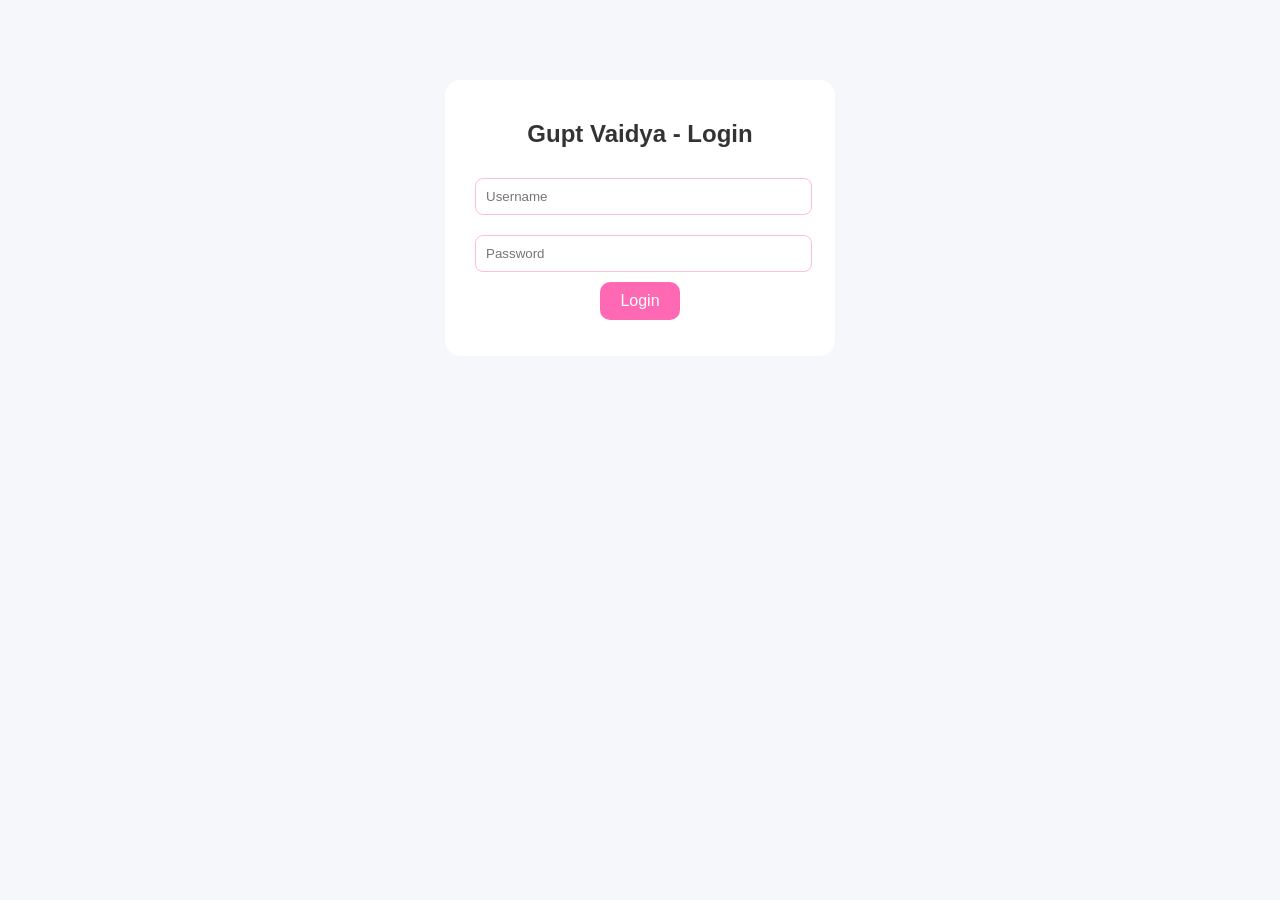
==== commit 804607ff: "Refactor index.html for improved structure and security" ====
--- a/index.html
+++ b/index.html
@@ -4,6 +4,12 @@
 <meta charset="UTF-8">
 <meta name="viewport" content="width=device-width, initial-scale=1.0">
 <title>Gupt Vaidya - Mahila Aarogya Sathi</title>
+ <script>
+// Login check - jar login nasel tar login pages var pathav
+if(localStorage.getItem("isLoggedIn") !== "true"){
+  window.location.href = "login.html";
+}
+</script>
 <style>
 *{margin:0;padding:0;box-sizing:border-box;font-family:Arial,sans-serif}
 body{background:#fff5f6;color:#333;scroll-behavior:smooth}
